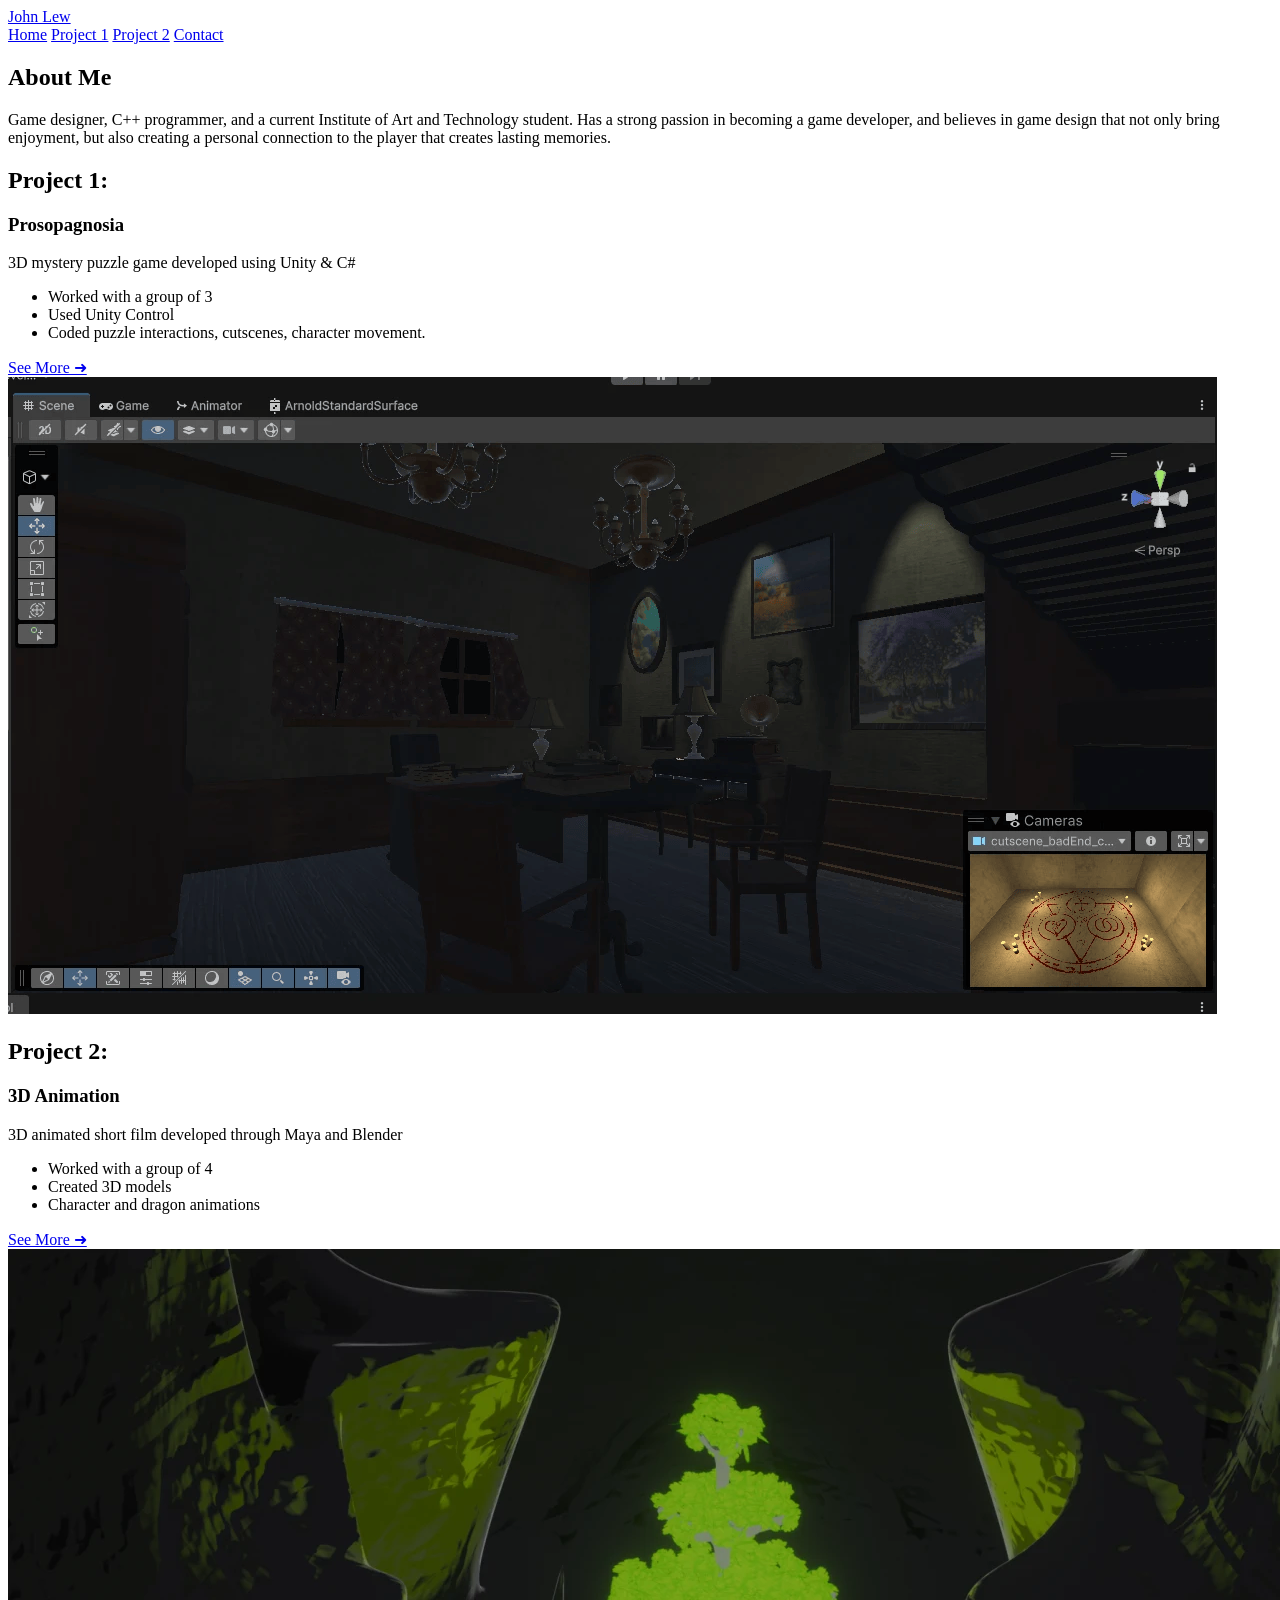
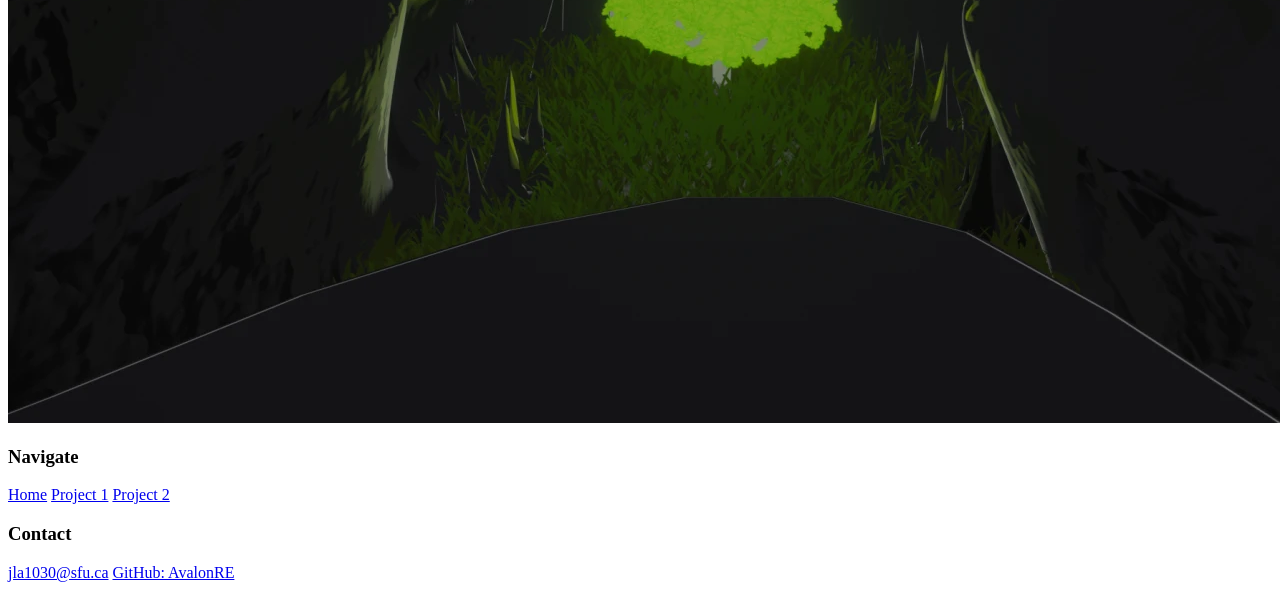
==== index.html @ 9d2a42c3 "HomePage" ====
<!DOCTYPE html>
<html>

<head>

  <meta charset="utf-8">
  <meta name="viewport" content="width=device-width, initial-scale=1">
  <title>John Lew | Portfolio</title>

  <link href="css/home.css" rel="stylesheet">

</head>

<body>

  <header>
    <a href="#" class="name">John Lew</a>

    <nav class="button-nav-container">
      <a href="#" class="button-nav-selected">Home</a>
      <a href="#project1-container" class="button-nav">Project 1</a>
      <a href="#project2-container" class="button-nav">Project 2</a>
      <a href="#footer" class="button-nav">Contact</a>
    </nav>
  </header>


  <main>

    <section class="about-me">
      <h1>About Me</h1>

      <p>
        Game designer, C++ programmer, and a current Institute of Art and Technology student.
        Has a strong passion in becoming a game developer, and believes in game design
        that not only bring enjoyment, but also creating a personal connection to the
        player that creates lasting memories.
      </p>
    </section>

    <section class="projects-container">

      <section class="project1-container" id="project1-container">

        <div class="project1-info">
          <h2>Project 1:</h2>
          <h3>Prosopagnosia</h3>

          <p>3D mystery puzzle game developed using Unity & C#</p>

          <ul>
            <li>Worked with a group of 3</li>
            <li>Used Unity Control</li>
            <li>Coded puzzle interactions, cutscenes, character movement.</li>
          </ul>

          <a href="#project1-details" class="button">See More ➜</a>
        </div>

        <div class="project1-image">
          <img src="img/gameSS.png" alt="Prosopagnosia gameplay">
        </div>

      </section>


      <section class="project2-container" id="project2-container">

        <div class="project2-info">
          <h2>Project 2:</h2>
          <h3>3D Animation</h3>

          <p>3D animated short film developed through Maya and Blender</p>

          <ul>
            <li>Worked with a group of 4</li>
            <li>Created 3D models</li>
            <li>Character and dragon animations</li>
          </ul>

          <a href="#project2-details" class="button">See More ➜</a>
        </div>

        <div class="project2-image">
          <img src="img/backgroundAnimation.webp" alt="3D animation project">
        </div>

      </section>

    </section>

  </main>


  <footer id="footer">

    <div class="footer-container">

      <div class="footer-navigation">
        <h3>Navigate</h3>
        <a href="#">Home</a>
        <a href="#project1-container">Project 1</a>
        <a href="#project2-container">Project 2</a>
      </div>

      <div class="footer-contact">
        <h3>Contact</h3>
        <a href="mailto:your@email.com">jla1030@sfu.ca</a>
        <a href="https://github.com/AvalonRE">GitHub: AvalonRE</a>
      </div>

    </div>

  </footer>

</body>

</html>
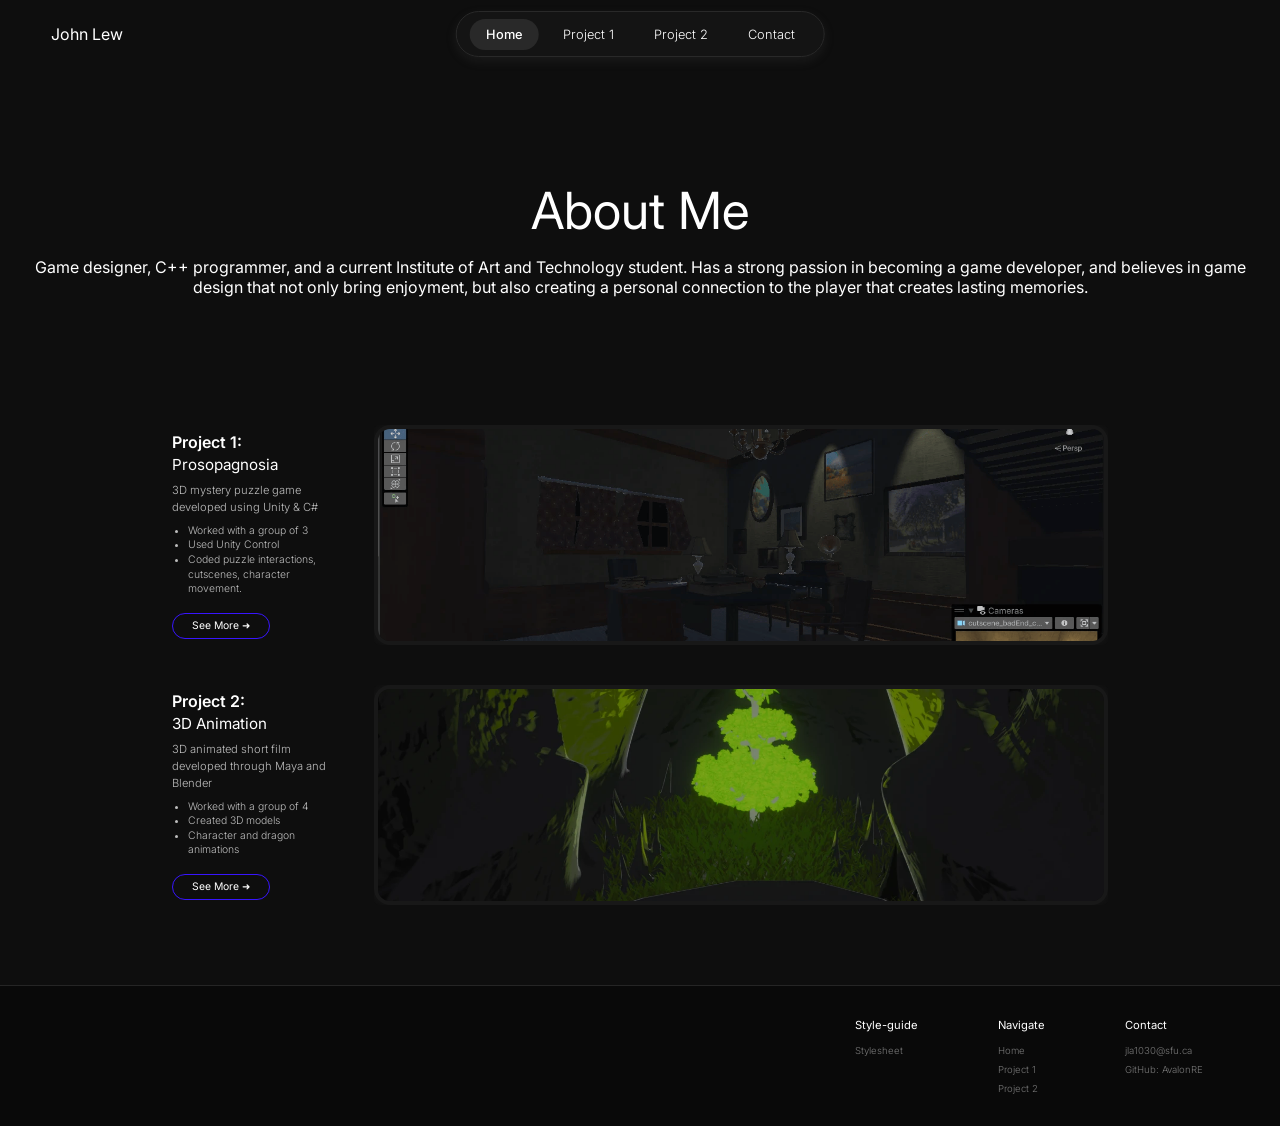
==== commit dc0f0c05: "update" ====
--- a/index.html
+++ b/index.html
@@ -97,6 +97,10 @@
     <div class="footer-container">
 
       <div class="footer-navigation">
+        <h3>Style-guide</h3>
+        <a href="Template.html">Stylesheet</a>
+      </div>
+      <div class="footer-navigation">
         <h3>Navigate</h3>
         <a href="#">Home</a>
         <a href="#project1-container">Project 1</a>
--- a/css/home.css
+++ b/css/home.css
@@ -0,0 +1,319 @@
+
+@import url('https://fonts.googleapis.com/css2?family=Inter:wght@200;300;400;500;600;700&display=swap');
+
+html {
+  scroll-behavior: smooth;
+}
+
+* {
+  box-sizing: border-box;
+}
+
+body {
+  margin: 0;
+  font-family: 'Inter', sans-serif;
+  color: white;
+  background-color: #0e0e0e;
+}
+
+a {
+  color: white;
+  text-decoration: none;
+}
+
+header {
+  display: flex;
+  justify-content: space-between;
+  align-items: center;
+  padding: 1.5rem 4%;
+  position: relative;
+}
+
+.name {
+  font-size: 1rem;
+  font-weight: 400;
+}
+
+.button-nav-container {
+  display: flex;
+  justify-content: center;
+  align-items: center;
+  gap: 0.5rem;
+  padding: 0.4rem 0.8rem;
+  border: 1px solid #292929;
+  border-radius: 4rem;
+  background-color: rgba(39, 39, 39, 0.25);
+  box-shadow: 0 4px 11px rgba(101, 101, 101, 0.15);
+  position: absolute;
+  left: 50%;
+  transform: translateX(-50%);
+}
+
+.button-nav {
+  font-size: 0.8rem;
+  font-weight: 300;
+  padding: 0.5rem 1rem;
+  border-radius: 5rem;
+  transition: 150ms;
+}
+
+.button-nav-selected {
+  font-size: 0.8rem;
+  font-weight: 500;
+  padding: 0.5rem 1rem;
+  background-color: #292929;
+  border-radius: 5rem;
+}
+
+.button-nav:hover,
+.button-nav:focus {
+  background-color: #3815FF;
+  box-shadow: 0 3px #14046e;
+  transform: translateY(-2px);
+}
+
+.about-me {
+  text-align: center;
+  padding: 7rem 1rem 5rem;
+}
+
+.about-me h1 {
+  font-size: clamp(2rem, 4vw, 3.5rem);
+  font-weight: 400;
+  line-height: 1.2;
+  margin: 0;
+}
+
+.projects-container {
+  max-width: 1000px;
+  margin: 2rem auto 4rem;
+  padding: 0 2rem;
+  display: flex;
+  flex-direction: column;
+  gap: 2.5rem;
+}
+
+.project1-container,
+.project2-container {
+  display: grid;
+  grid-template-columns: 170px 1fr;
+  gap: 2rem;
+  align-items: center;
+  scroll-margin-top: 2rem;
+}
+
+.project1-info h2,
+.project2-info h2 {
+  font-size: 1rem;
+  font-weight: 600;
+  margin: 0;
+}
+
+.project1-info h3,
+.project2-info h3 {
+  font-size: 0.95rem;
+  font-weight: 400;
+  margin: 0.2rem 0 0.5rem;
+}
+
+.project1-info p,
+.project2-info p {
+  font-size: 0.7rem;
+  font-weight: 300;
+  line-height: 1.5;
+  color: #bdbdbd;
+  margin: 0.5rem 0;
+}
+
+.project1-info ul,
+.project2-info ul {
+  padding-left: 1rem;
+  margin: 0.5rem 0 1rem;
+}
+
+.project1-info li,
+.project2-info li {
+  font-size: 0.65rem;
+  font-weight: 300;
+  line-height: 1.4;
+  color: #bdbdbd;
+}
+
+.project1-image,
+.project2-image {
+  width: 100%;
+  height: 220px;
+  overflow: hidden;
+  border-radius: 0.3rem;
+}
+
+.project1-image img,
+.project2-image img {
+  width: 100%;
+  height: 100%;
+  object-fit: cover;
+  border-radius: 0.3rem;
+  border: none;
+  box-shadow: none;
+  transition: 200ms;
+border-radius: 1rem;
+  border: 0.3rem solid #181818;
+  box-shadow: 0 0 10px #181818;
+  transition: 200ms;
+}
+
+.project1-image img:hover,
+.project2-image img:hover {
+  border: 0.3rem solid #3815FF;
+  box-shadow: 0 0 10px #3815FF;
+}
+
+.button {
+  display: inline-block;
+  font-size: 0.65rem;
+  font-weight: 400;
+  padding: 0.35rem 1.2rem;
+  color: white;
+  border: 1px solid #3815FF;
+  border-radius: 5rem;
+  transition: 200ms;
+}
+
+.button:hover,
+.button:focus {
+  background-color: #3815FF;
+  box-shadow: 0 0 10px #3815FF;
+}
+
+#project1-details,
+#project2-details {
+  max-width: 1000px;
+  margin: 4rem auto;
+  padding: 0 2rem;
+  scroll-margin-top: 2rem;
+}
+
+#project1-details h2,
+#project2-details h2 {
+  color: #3815FF;
+  font-weight: 500;
+}
+
+#project1-details p,
+#project2-details p {
+  color: #aaa;
+  line-height: 1.7;
+  max-width: 700px;
+}
+
+footer {
+  margin-top: 5rem;
+  padding: 2rem 6%;
+  min-height: 100px;
+  background-color: #090909;
+  border-top: 1px solid #252525;
+}
+
+.footer-container {
+  display: flex;
+  justify-content: flex-end;
+  gap: 5rem;
+}
+
+.footer-navigation,
+.footer-contact {
+  display: flex;
+  flex-direction: column;
+  gap: 0.5rem;
+}
+
+.footer-navigation h3,
+.footer-contact h3 {
+  font-size: 0.7rem;
+  font-weight: 400;
+  margin: 0 0 0.3rem;
+}
+
+.footer-navigation a,
+.footer-contact a {
+  font-size: 0.6rem;
+  color: #777;
+  font-weight: 300;
+}
+
+.footer-navigation a:hover,
+.footer-contact a:hover {
+  color: #3815FF;
+}
+
+@media (max-width: 650px) {
+
+  header {
+    flex-direction: column;
+    gap: 1.5rem;
+  }
+
+  .button-nav-container {
+    position: static;
+    transform: none;
+    gap: 0;
+  }
+
+  .button-nav,
+  .button-nav-selected {
+    padding: 0.5rem 0.65rem;
+    font-size: 0.7rem;
+  }
+
+.about-me{
+  max-width: 750px;
+  margin: 0 auto;
+  text-align: center;
+  padding: 7rem 2rem 5rem;
+}
+
+.about-me h1 {
+  font-size: 2rem;
+  font-weight: 400;
+  margin-bottom: 1.5rem;
+}
+
+.about-me p {
+  font-size: 1rem;
+  font-weight: 300;
+  line-height: 1.8;
+  color: #bdbdbd;
+}
+  .project1-container,
+  .project2-container {
+    grid-template-columns: 1fr;
+    gap: 1rem;
+  }
+
+  .project1-image,
+  .project2-image {
+    height: 200px;
+  }
+
+  .additional-projects-container {
+    grid-template-columns: 1fr;
+  }
+
+  .project3-container,
+  .project4-container,
+  .project5-container {
+    min-height: 220px;
+  }
+
+  .project3-image,
+  .project4-image,
+  .project5-image {
+    height: 150px;
+  }
+
+  .footer-container {
+    justify-content: space-between;
+    gap: 1rem;
+  }
+
+}
